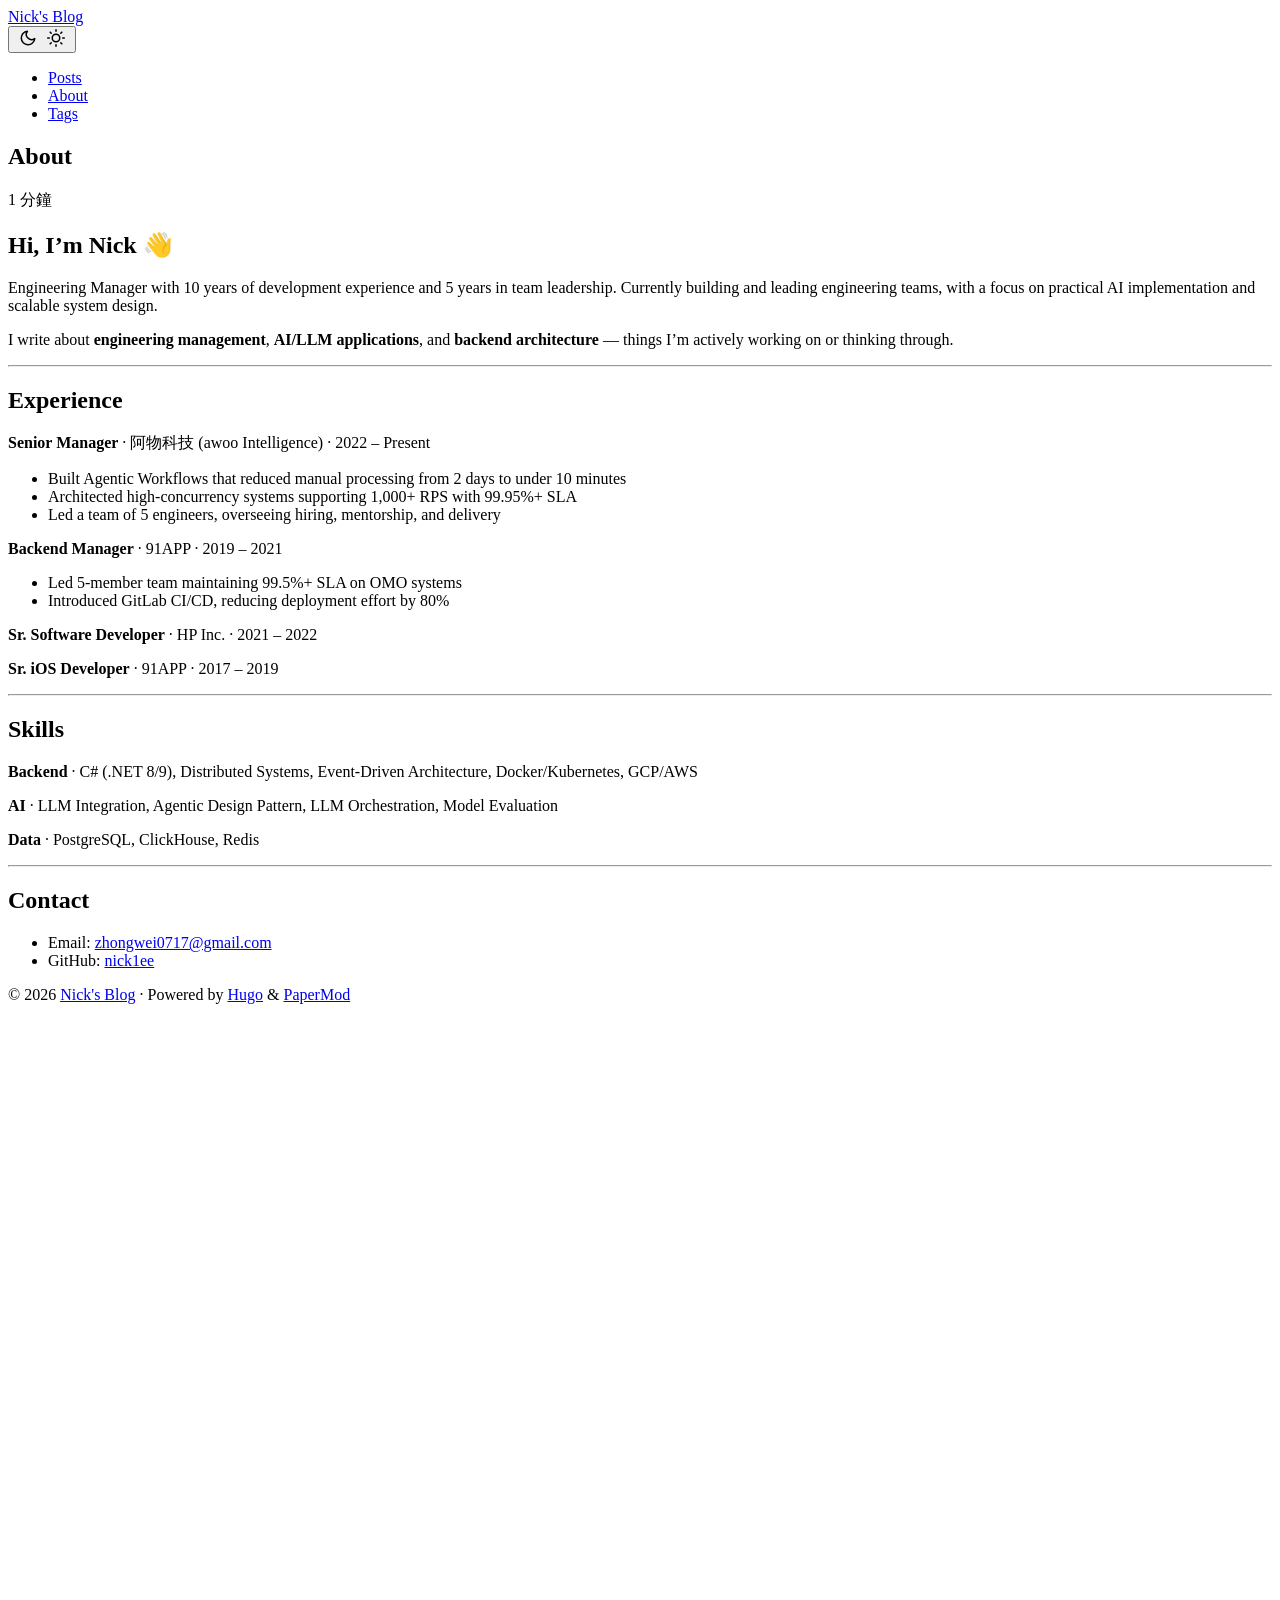
==== public/about/index.html @ de414fb0 "feat: add about page and nav menu" ====
<!DOCTYPE html>
<html lang="en" dir="auto" data-theme="auto">

<head><script src="/livereload.js?mindelay=10&amp;v=2&amp;port=1313&amp;path=livereload" data-no-instant defer></script><meta charset="utf-8">
<meta http-equiv="X-UA-Compatible" content="IE=edge">
<meta name="viewport" content="width=device-width, initial-scale=1, shrink-to-fit=no">
<meta name="robots" content="noindex, nofollow">
<title>About | Nick&#39;s Blog</title>
<meta name="keywords" content="">
<meta name="description" content="about">
<meta name="author" content="">
<link rel="canonical" href="http://localhost:1313/about/">
<link crossorigin="anonymous" href="/assets/css/stylesheet.199042e659bc7245f5609d333d6c044eb554a0640849bb874e1dff8eb0f57209.css" integrity="sha256-GZBC5lm8ckX1YJ0zPWwETrVUoGQISbuHTh3/jrD1cgk=" rel="preload stylesheet" as="style">
<link rel="icon" href="http://localhost:1313/favicon.ico">
<link rel="icon" type="image/png" sizes="16x16" href="http://localhost:1313/favicon-16x16.png">
<link rel="icon" type="image/png" sizes="32x32" href="http://localhost:1313/favicon-32x32.png">
<link rel="apple-touch-icon" href="http://localhost:1313/apple-touch-icon.png">
<link rel="mask-icon" href="http://localhost:1313/safari-pinned-tab.svg">
<meta name="theme-color" content="#2e2e33">
<meta name="msapplication-TileColor" content="#2e2e33">
<link rel="alternate" hreflang="en" href="http://localhost:1313/about/">
<noscript>
    <style>
        #theme-toggle,
        .top-link {
            display: none;
        }

    </style>
    <style>
        @media (prefers-color-scheme: dark) {
            :root {
                --theme: rgb(29, 30, 32);
                --entry: rgb(46, 46, 51);
                --primary: rgb(218, 218, 219);
                --secondary: rgb(155, 156, 157);
                --tertiary: rgb(65, 66, 68);
                --content: rgb(196, 196, 197);
                --code-block-bg: rgb(46, 46, 51);
                --code-bg: rgb(55, 56, 62);
                --border: rgb(51, 51, 51);
                color-scheme: dark;
            }

            .list {
                background: var(--theme);
            }

            .toc {
                background: var(--entry);
            }
        }

        @media (prefers-color-scheme: light) {
            .list::-webkit-scrollbar-thumb {
                border-color: var(--code-bg);
            }
        }

    </style>
</noscript>
<script>
    if (localStorage.getItem("pref-theme") === "dark") {
        document.querySelector("html").dataset.theme = 'dark';
    } else if (localStorage.getItem("pref-theme") === "light") {
       document.querySelector("html").dataset.theme = 'light';
    } else if (window.matchMedia('(prefers-color-scheme: dark)').matches) {
        document.querySelector("html").dataset.theme = 'dark';
    } else {
        document.querySelector("html").dataset.theme = 'light';
    }

</script>
</head>
<body id="top">
    <header class="header">
    <nav class="nav">
        <div class="logo">
            <a href="http://localhost:1313/" accesskey="h" title="Nick&#39;s Blog (Alt + H)">Nick&#39;s Blog</a>
            <div class="logo-switches">
                <button id="theme-toggle" accesskey="t" title="(Alt + T)" aria-label="Toggle theme">
                    <svg id="moon" xmlns="http://www.w3.org/2000/svg" width="24" height="18" viewBox="0 0 24 24"
                        fill="none" stroke="currentColor" stroke-width="2" stroke-linecap="round"
                        stroke-linejoin="round">
                        <path d="M21 12.79A9 9 0 1 1 11.21 3 7 7 0 0 0 21 12.79z"></path>
                    </svg>
                    <svg id="sun" xmlns="http://www.w3.org/2000/svg" width="24" height="18" viewBox="0 0 24 24"
                        fill="none" stroke="currentColor" stroke-width="2" stroke-linecap="round"
                        stroke-linejoin="round">
                        <circle cx="12" cy="12" r="5"></circle>
                        <line x1="12" y1="1" x2="12" y2="3"></line>
                        <line x1="12" y1="21" x2="12" y2="23"></line>
                        <line x1="4.22" y1="4.22" x2="5.64" y2="5.64"></line>
                        <line x1="18.36" y1="18.36" x2="19.78" y2="19.78"></line>
                        <line x1="1" y1="12" x2="3" y2="12"></line>
                        <line x1="21" y1="12" x2="23" y2="12"></line>
                        <line x1="4.22" y1="19.78" x2="5.64" y2="18.36"></line>
                        <line x1="18.36" y1="5.64" x2="19.78" y2="4.22"></line>
                    </svg>
                </button>
            </div>
        </div>
        <ul id="menu">
            <li>
                <a href="http://localhost:1313/posts/" title="Posts">
                    <span>Posts</span>
                </a>
            </li>
            <li>
                <a href="http://localhost:1313/about/" title="About">
                    <span class="active">About</span>
                </a>
            </li>
            <li>
                <a href="http://localhost:1313/tags/" title="Tags">
                    <span>Tags</span>
                </a>
            </li>
        </ul>
    </nav>
</header>
<main class="main">

<article class="post-single">
  <header class="post-header">
    
    <h1 class="post-title entry-hint-parent">
      About
    </h1>
    <div class="post-meta"><span>1 分鐘</span>

</div>
  </header> 
  <div class="post-content"><h2 id="hi-im-nick-">Hi, I&rsquo;m Nick 👋<a hidden class="anchor" aria-hidden="true" href="#hi-im-nick-">#</a></h2>
<p>Engineering Manager with 10 years of development experience and 5 years in team leadership. Currently building and leading engineering teams, with a focus on practical AI implementation and scalable system design.</p>
<p>I write about <strong>engineering management</strong>, <strong>AI/LLM applications</strong>, and <strong>backend architecture</strong> — things I&rsquo;m actively working on or thinking through.</p>
<hr>
<h2 id="experience">Experience<a hidden class="anchor" aria-hidden="true" href="#experience">#</a></h2>
<p><strong>Senior Manager</strong> · 阿物科技 (awoo Intelligence) · 2022 – Present</p>
<ul>
<li>Built Agentic Workflows that reduced manual processing from 2 days to under 10 minutes</li>
<li>Architected high-concurrency systems supporting 1,000+ RPS with 99.95%+ SLA</li>
<li>Led a team of 5 engineers, overseeing hiring, mentorship, and delivery</li>
</ul>
<p><strong>Backend Manager</strong> · 91APP · 2019 – 2021</p>
<ul>
<li>Led 5-member team maintaining 99.5%+ SLA on OMO systems</li>
<li>Introduced GitLab CI/CD, reducing deployment effort by 80%</li>
</ul>
<p><strong>Sr. Software Developer</strong> · HP Inc. · 2021 – 2022</p>
<p><strong>Sr. iOS Developer</strong> · 91APP · 2017 – 2019</p>
<hr>
<h2 id="skills">Skills<a hidden class="anchor" aria-hidden="true" href="#skills">#</a></h2>
<p><strong>Backend</strong> · C# (.NET 8/9), Distributed Systems, Event-Driven Architecture, Docker/Kubernetes, GCP/AWS</p>
<p><strong>AI</strong> · LLM Integration, Agentic Design Pattern, LLM Orchestration, Model Evaluation</p>
<p><strong>Data</strong> · PostgreSQL, ClickHouse, Redis</p>
<hr>
<h2 id="contact">Contact<a hidden class="anchor" aria-hidden="true" href="#contact">#</a></h2>
<ul>
<li>Email: <a href="mailto:zhongwei0717@gmail.com">zhongwei0717@gmail.com</a></li>
<li>GitHub: <a href="https://github.com/nick1ee">nick1ee</a></li>
</ul>


  </div>

  <footer class="post-footer">
    <ul class="post-tags">
    </ul>

  </footer>
</article>
    </main>
    
<footer class="footer">
        <span>&copy; 2026 <a href="http://localhost:1313/">Nick&#39;s Blog</a></span> · 

    <span>
        Powered by
        <a href="https://gohugo.io/" rel="noopener noreferrer" target="_blank">Hugo</a> &
        <a href="https://github.com/adityatelange/hugo-PaperMod/" rel="noopener" target="_blank">PaperMod</a>
    </span>
</footer>
<a href="#top" aria-label="go to top" title="Go to Top (Alt + G)" class="top-link" id="top-link" accesskey="g">
    <svg xmlns="http://www.w3.org/2000/svg" viewBox="0 0 12 6" fill="currentColor">
        <path d="M12 6H0l6-6z" />
    </svg>
</a>

<script>
    let menu = document.getElementById('menu');
    if (menu) {
        
        const scrollPosition = localStorage.getItem("menu-scroll-position");
        if (scrollPosition) {
            menu.scrollLeft = parseInt(scrollPosition, 10);
        }
        
        menu.onscroll = function () {
            localStorage.setItem("menu-scroll-position", menu.scrollLeft);
        }
    }

    document.querySelectorAll('a[href^="#"]').forEach(anchor => {
        anchor.addEventListener("click", function (e) {
            e.preventDefault();
            var id = this.getAttribute("href").substr(1);
            if (!window.matchMedia('(prefers-reduced-motion: reduce)').matches) {
                document.querySelector(`[id='${decodeURIComponent(id)}']`).scrollIntoView({
                    behavior: "smooth"
                });
            } else {
                document.querySelector(`[id='${decodeURIComponent(id)}']`).scrollIntoView();
            }
            if (id === "top") {
                history.replaceState(null, null, " ");
            } else {
                history.pushState(null, null, `#${id}`);
            }
        });
    });

</script>
<script>
    var mybutton = document.getElementById("top-link");
    window.onscroll = function () {
        if (document.body.scrollTop > 800 || document.documentElement.scrollTop > 800) {
            mybutton.style.visibility = "visible";
            mybutton.style.opacity = "1";
        } else {
            mybutton.style.visibility = "hidden";
            mybutton.style.opacity = "0";
        }
    };

</script>
<script>
    document.getElementById("theme-toggle").addEventListener("click", () => {
        const html = document.querySelector("html");
        if (html.dataset.theme === "dark") {
            html.dataset.theme = 'light';
            localStorage.setItem("pref-theme", 'light');
        } else {
            html.dataset.theme = 'dark';
            localStorage.setItem("pref-theme", 'dark');
        }
    })

</script>
</body>

</html>
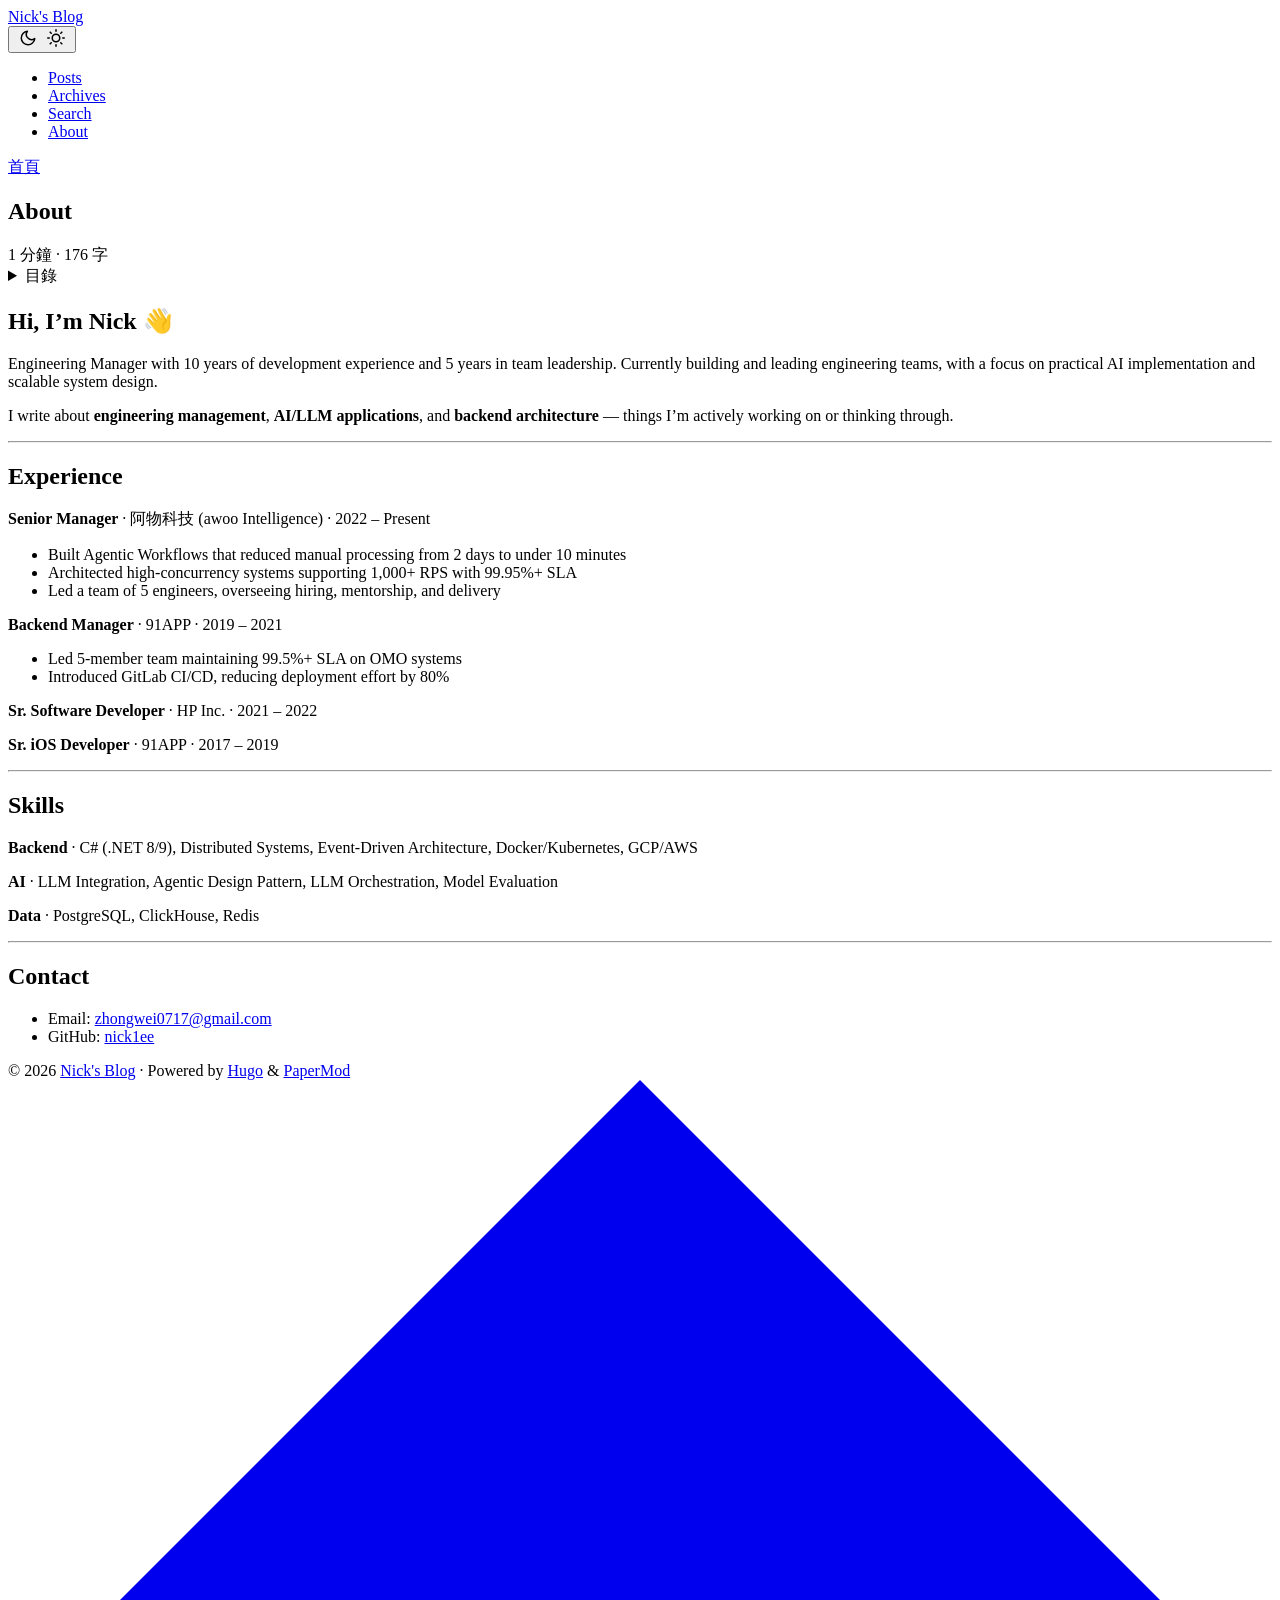
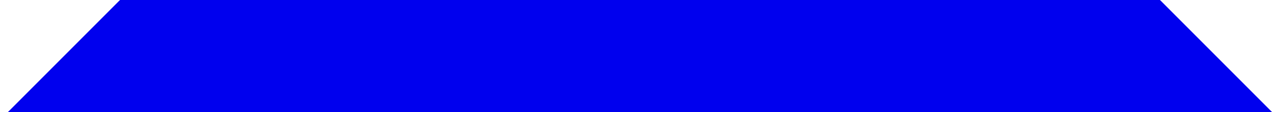
==== commit a0935cfc: "feat: add search, archives, RSS, social icons, favicon" ====
--- a/public/about/index.html
+++ b/public/about/index.html
@@ -4,7 +4,7 @@
 <head><script src="/livereload.js?mindelay=10&amp;v=2&amp;port=1313&amp;path=livereload" data-no-instant defer></script><meta charset="utf-8">
 <meta http-equiv="X-UA-Compatible" content="IE=edge">
 <meta name="viewport" content="width=device-width, initial-scale=1, shrink-to-fit=no">
-<meta name="robots" content="noindex, nofollow">
+<meta name="robots" content="index, follow">
 <title>About | Nick&#39;s Blog</title>
 <meta name="keywords" content="">
 <meta name="description" content="about">
@@ -70,6 +70,60 @@
         document.querySelector("html").dataset.theme = 'light';
     }
 
+</script><meta property="og:url" content="http://localhost:1313/about/">
+  <meta property="og:site_name" content="Nick&#39;s Blog">
+  <meta property="og:title" content="About">
+  <meta property="og:description" content="about">
+  <meta property="og:locale" content="zh_tw">
+  <meta property="og:type" content="article">
+
+  <meta name="twitter:card" content="summary">
+  <meta name="twitter:title" content="About">
+  <meta name="twitter:description" content="about">
+
+
+<script type="application/ld+json">
+{
+  "@context": "https://schema.org",
+  "@type": "BreadcrumbList",
+  "itemListElement": [
+    {
+      "@type": "ListItem",
+      "position":  1 ,
+      "name": "About",
+      "item": "http://localhost:1313/about/"
+    }
+  ]
+}
+</script>
+<script type="application/ld+json">
+{
+  "@context": "https://schema.org",
+  "@type": "BlogPosting",
+  "headline": "About",
+  "name": "About",
+  "description": "about",
+  "keywords": [
+    
+  ],
+  "articleBody": "Hi, I’m Nick 👋 Engineering Manager with 10 years of development experience and 5 years in team leadership. Currently building and leading engineering teams, with a focus on practical AI implementation and scalable system design.\nI write about engineering management, AI/LLM applications, and backend architecture — things I’m actively working on or thinking through.\nExperience Senior Manager · 阿物科技 (awoo Intelligence) · 2022 – Present\nBuilt Agentic Workflows that reduced manual processing from 2 days to under 10 minutes Architected high-concurrency systems supporting 1,000+ RPS with 99.95%+ SLA Led a team of 5 engineers, overseeing hiring, mentorship, and delivery Backend Manager · 91APP · 2019 – 2021\nLed 5-member team maintaining 99.5%+ SLA on OMO systems Introduced GitLab CI/CD, reducing deployment effort by 80% Sr. Software Developer · HP Inc. · 2021 – 2022\nSr. iOS Developer · 91APP · 2017 – 2019\nSkills Backend · C# (.NET 8/9), Distributed Systems, Event-Driven Architecture, Docker/Kubernetes, GCP/AWS\nAI · LLM Integration, Agentic Design Pattern, LLM Orchestration, Model Evaluation\nData · PostgreSQL, ClickHouse, Redis\nContact Email: zhongwei0717@gmail.com GitHub: nick1ee ",
+  "wordCount" : "176",
+  "inLanguage": "en",
+  "datePublished": "0001-01-01T00:00:00Z",
+  "dateModified": "0001-01-01T00:00:00Z",
+  "mainEntityOfPage": {
+    "@type": "WebPage",
+    "@id": "http://localhost:1313/about/"
+  },
+  "publisher": {
+    "@type": "Organization",
+    "name": "Nick's Blog",
+    "logo": {
+      "@type": "ImageObject",
+      "url": "http://localhost:1313/favicon.ico"
+    }
+  }
+}
 </script>
 </head>
 <body id="top">
@@ -107,13 +161,18 @@
                 </a>
             </li>
             <li>
-                <a href="http://localhost:1313/about/" title="About">
-                    <span class="active">About</span>
+                <a href="http://localhost:1313/archives/" title="Archives">
+                    <span>Archives</span>
                 </a>
             </li>
             <li>
-                <a href="http://localhost:1313/tags/" title="Tags">
-                    <span>Tags</span>
+                <a href="http://localhost:1313/search/" title="Search (Alt &#43; /)" accesskey=/>
+                    <span>Search</span>
+                </a>
+            </li>
+            <li>
+                <a href="http://localhost:1313/about/" title="About">
+                    <span class="active">About</span>
                 </a>
             </li>
         </ul>
@@ -123,14 +182,34 @@
 
 <article class="post-single">
   <header class="post-header">
-    
+    <div class="breadcrumbs"><a href="http://localhost:1313/">首頁</a></div>
     <h1 class="post-title entry-hint-parent">
       About
     </h1>
-    <div class="post-meta"><span>1 分鐘</span>
+    <div class="post-meta"><span>1 分鐘</span>&nbsp;·&nbsp;<span>176 字</span>
 
 </div>
-  </header> 
+  </header> <div class="toc">
+    <details >
+        <summary accesskey="c" title="(Alt + C)">
+            <span class="details">目錄</span>
+        </summary>
+
+        <div class="inner"><ul>
+                <li>
+                    <a href="#hi-im-nick-" aria-label="Hi, I&rsquo;m Nick 👋">Hi, I&rsquo;m Nick 👋</a></li>
+                <li>
+                    <a href="#experience" aria-label="Experience">Experience</a></li>
+                <li>
+                    <a href="#skills" aria-label="Skills">Skills</a></li>
+                <li>
+                    <a href="#contact" aria-label="Contact">Contact</a>
+                </li>
+            </ul>
+        </div>
+    </details>
+</div>
+
   <div class="post-content"><h2 id="hi-im-nick-">Hi, I&rsquo;m Nick 👋<a hidden class="anchor" aria-hidden="true" href="#hi-im-nick-">#</a></h2>
 <p>Engineering Manager with 10 years of development experience and 5 years in team leadership. Currently building and leading engineering teams, with a focus on practical AI implementation and scalable system design.</p>
 <p>I write about <strong>engineering management</strong>, <strong>AI/LLM applications</strong>, and <strong>backend architecture</strong> — things I&rsquo;m actively working on or thinking through.</p>
@@ -168,7 +247,22 @@
     <ul class="post-tags">
     </ul>
 
-  </footer>
+  </footer><script src="https://giscus.app/client.js"
+        data-repo="nick1ee/nick1ee.github.io"
+        data-repo-id="R_kgDOR3vlLA"
+        data-category="Announcements"
+        data-category-id="DIC_kwDOR3vlLM4C53L3"
+        data-mapping="pathname"
+        data-strict="0"
+        data-reactions-enabled="1"
+        data-emit-metadata="0"
+        data-input-position="bottom"
+        data-theme="preferred_color_scheme"
+        data-lang="en"
+        crossorigin="anonymous"
+        async>
+</script>
+
 </article>
     </main>
     
@@ -247,6 +341,53 @@
     })
 
 </script>
+<script>
+    document.querySelectorAll('pre > code').forEach((codeblock) => {
+        const container = codeblock.parentNode.parentNode;
+
+        const copybutton = document.createElement('button');
+        copybutton.classList.add('copy-code');
+        copybutton.innerHTML = '複製';
+
+        function copyingDone() {
+            copybutton.innerHTML = '已複製！';
+            setTimeout(() => {
+                copybutton.innerHTML = '複製';
+            }, 2000);
+        }
+
+        copybutton.addEventListener('click', (cb) => {
+            if ('clipboard' in navigator) {
+                navigator.clipboard.writeText(codeblock.textContent);
+                copyingDone();
+                return;
+            }
+
+            const range = document.createRange();
+            range.selectNodeContents(codeblock);
+            const selection = window.getSelection();
+            selection.removeAllRanges();
+            selection.addRange(range);
+            try {
+                document.execCommand('copy');
+                copyingDone();
+            } catch (e) { };
+            selection.removeRange(range);
+        });
+
+        if (container.classList.contains("highlight")) {
+            container.appendChild(copybutton);
+        } else if (container.parentNode.firstChild == container) {
+            
+        } else if (codeblock.parentNode.parentNode.parentNode.parentNode.parentNode.nodeName == "TABLE") {
+            
+            codeblock.parentNode.parentNode.parentNode.parentNode.parentNode.appendChild(copybutton);
+        } else {
+            
+            codeblock.parentNode.appendChild(copybutton);
+        }
+    });
+</script>
 </body>
 
 </html>
